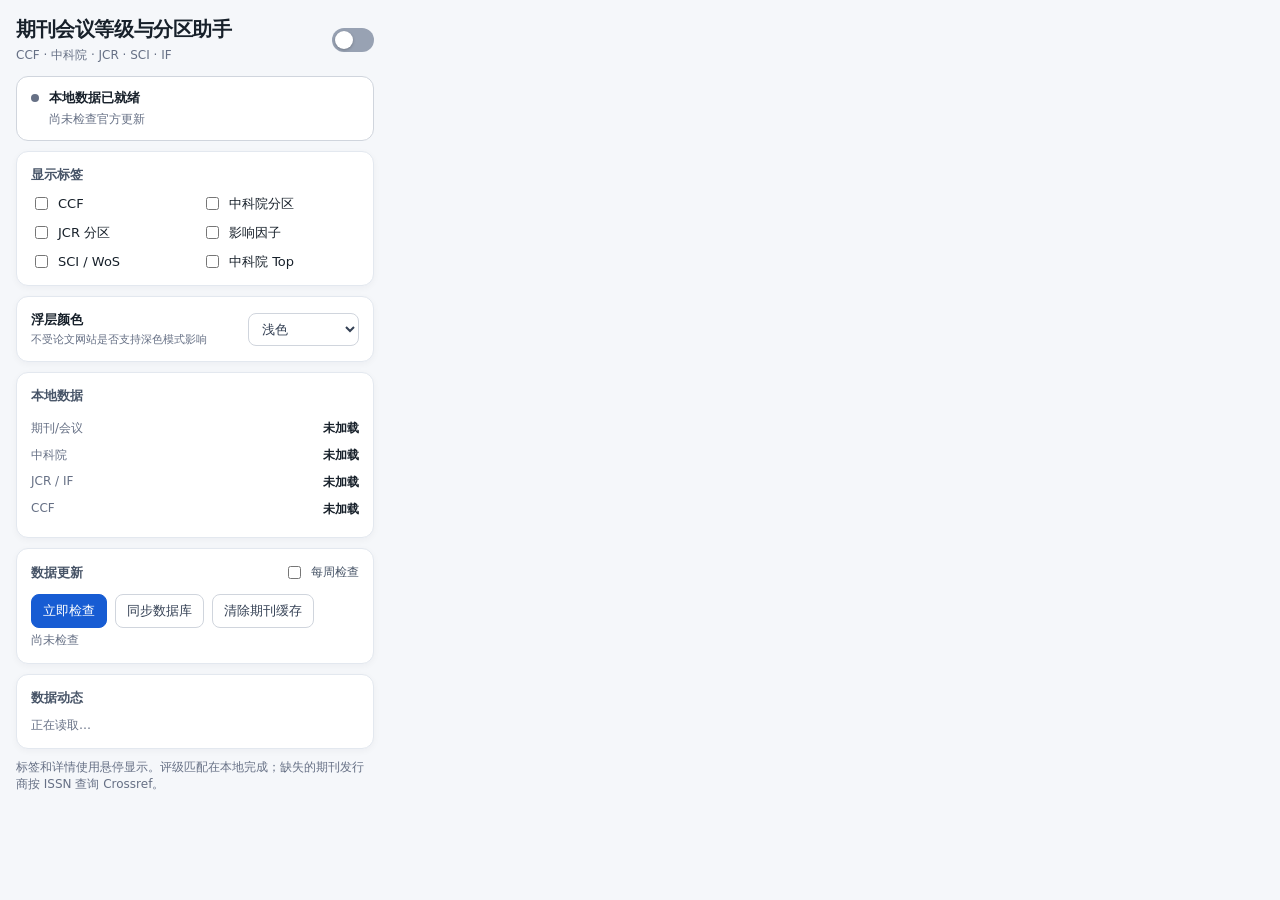
==== extension/popup/popup.html @ aeeecf83 "Release 0.10.0 with signed database updates" ====
<!doctype html>
<html lang="zh-CN">
<head>
  <meta charset="utf-8">
  <meta name="viewport" content="width=device-width, initial-scale=1">
  <title>期刊会议等级与分区助手</title>
  <link rel="stylesheet" href="popup.css">
</head>
<body>
<main>
  <header>
    <div><h1>期刊会议等级与分区助手</h1><p>CCF · 中科院 · JCR · SCI · IF</p></div>
    <label class="switch" title="启用扩展"><input id="enabled" type="checkbox"><span></span></label>
  </header>

  <section id="updateBanner" class="status" data-state="idle">
    <span class="status-dot"></span>
    <div><strong id="statusTitle">本地数据已就绪</strong><p id="statusDetail">尚未检查官方更新</p></div>
  </section>

  <section class="card">
    <h2>显示标签</h2>
    <div class="grid">
      <label><input id="showCcf" type="checkbox"> CCF</label>
      <label><input id="showCas" type="checkbox"> 中科院分区</label>
      <label><input id="showJcr" type="checkbox"> JCR 分区</label>
      <label><input id="showIf" type="checkbox"> 影响因子</label>
      <label><input id="showWos" type="checkbox"> SCI / WoS</label>
      <label><input id="showTop" type="checkbox"> 中科院 Top</label>
    </div>
  </section>

  <section class="card theme-card">
    <label for="colorTheme">
      <span><strong>浮层颜色</strong><small>不受论文网站是否支持深色模式影响</small></span>
      <select id="colorTheme">
        <option value="light">浅色</option>
        <option value="dark">深色</option>
        <option value="system">跟随系统</option>
      </select>
    </label>
  </section>

  <section class="card metadata">
    <h2>本地数据</h2>
    <dl>
      <div><dt>期刊/会议</dt><dd id="recordCount">未加载</dd></div>
      <div><dt>中科院</dt><dd id="casVersion">未加载</dd></div>
      <div><dt>JCR / IF</dt><dd id="jcrVersion">未加载</dd></div>
      <div><dt>CCF</dt><dd id="ccfVersion">未加载</dd></div>
    </dl>
  </section>

  <section class="card">
    <div class="section-title"><h2>数据更新</h2><label class="inline-toggle"><input id="autoCheckUpdates" type="checkbox"> 每周检查</label></div>
    <div class="actions">
      <button id="checkUpdates" type="button">立即检查</button>
      <button id="installUpdates" class="secondary" type="button">同步数据库</button>
      <button id="clearJournalCache" class="secondary" type="button">清除期刊缓存</button>
    </div>
    <p id="lastChecked" class="muted">尚未检查</p>
  </section>

  <section class="card news">
    <h2>数据动态</h2>
    <div id="newsList"><p class="muted">正在读取…</p></div>
  </section>

  <p class="hint">标签和详情使用悬停显示。评级匹配在本地完成；缺失的期刊发行商按 ISSN 查询 Crossref。</p>
</main>
<script src="popup.js"></script>
</body>
</html>
---- extension/popup/popup.css ----
:root {
  color-scheme: light dark;
  font-family: Inter, ui-sans-serif, system-ui, -apple-system, "Segoe UI", sans-serif;
  color: #17202a;
  background: #f5f7fa;
}
* { box-sizing: border-box; }
body { margin: 0; min-width: 360px; max-width: 390px; }
main { padding: 16px; }
header, .section-title { display: flex; align-items: center; justify-content: space-between; }
header { margin-bottom: 12px; }
h1 { margin: 0; font-size: 20px; letter-spacing: -.02em; }
h2 { margin: 0 0 10px; font-size: 13px; color: #475467; }
header p, .hint, .muted, .status p { margin: 4px 0 0; color: #667085; font-size: 12px; }
.card {
  padding: 14px; margin-bottom: 10px; border: 1px solid #e3e8ef;
  border-radius: 12px; background: #fff; box-shadow: 0 2px 7px rgba(16,24,40,.04);
}
.status {
  display: flex; gap: 10px; align-items: flex-start; padding: 12px 14px; margin-bottom: 10px;
  border: 1px solid #d0d5dd; border-radius: 12px; background: #fff;
}
.status strong { display: block; font-size: 13px; }
.status-dot { flex: none; width: 8px; height: 8px; margin-top: 5px; border-radius: 50%; background: #667085; }
.status[data-state="current"] .status-dot { background: #079455; }
.status[data-state="available"] { border-color: #fda29b; background: #fff6f5; }
.status[data-state="available"] .status-dot { background: #d92d20; }
.status[data-state="error"] .status-dot { background: #dc6803; }
.grid { display: grid; grid-template-columns: 1fr 1fr; gap: 10px 14px; }
.grid label, .inline-toggle { display: flex; gap: 7px; align-items: center; font-size: 13px; }
input[type="checkbox"] { accent-color: #175cd3; }
.theme-card label { display: flex; align-items: center; justify-content: space-between; gap: 16px; }
.theme-card strong { display: block; font-size: 13px; }
.theme-card small { display: block; margin-top: 3px; color: #667085; font-size: 11px; }
select {
  min-width: 104px; padding: 7px 28px 7px 9px; border: 1px solid #d0d5dd;
  border-radius: 8px; color: #344054; background: #fff; font: 600 12px/1.2 inherit;
}
dl { margin: 0; }
dl div { display: flex; justify-content: space-between; padding: 5px 0; font-size: 12px; }
dt { color: #667085; }
dd { margin: 0; font-weight: 650; }
.section-title h2 { margin-bottom: 0; }
.inline-toggle { color: #475467; font-size: 12px; }
.actions { display: flex; gap: 8px; margin-top: 12px; }
button {
  appearance: none; border: 1px solid #175cd3; border-radius: 8px; padding: 7px 11px;
  color: #fff; background: #175cd3; font: 600 12px/1.2 inherit; cursor: pointer;
}
button.secondary { color: #344054; background: transparent; border-color: #d0d5dd; }
button:disabled { opacity: .55; cursor: wait; }
.news-item + .news-item { border-top: 1px solid #eaecf0; margin-top: 9px; padding-top: 9px; }
.news-item strong { display: block; font-size: 12px; }
.news-item p { margin: 3px 0 0; color: #667085; font-size: 11px; line-height: 1.45; }
.news-date { color: #98a2b3; font-weight: 500; }
.switch input { display: none; }
.switch span { position: relative; display: block; width: 42px; height: 24px; border-radius: 999px; background: #98a2b3; transition: 160ms ease; }
.switch span::after { content: ""; position: absolute; top: 3px; left: 3px; width: 18px; height: 18px; border-radius: 50%; background: #fff; box-shadow: 0 1px 3px rgba(0,0,0,.25); transition: 160ms ease; }
.switch input:checked + span { background: #175cd3; }
.switch input:checked + span::after { transform: translateX(18px); }
@media (prefers-color-scheme: dark) {
  :root { color: #f2f4f7; background: #0c111d; }
  .card, .status { background: #161b26; border-color: #344054; box-shadow: none; }
  h2, .inline-toggle { color: #d0d5dd; }
  header p, .hint, .muted, .status p, dt, .news-item p, .theme-card small { color: #98a2b3; }
  .status[data-state="available"] { background: #3b1110; border-color: #b42318; }
  .news-item + .news-item { border-color: #344054; }
  button.secondary { color: #e4e7ec; border-color: #475467; }
  select { color: #e4e7ec; background: #161b26; border-color: #475467; }
}
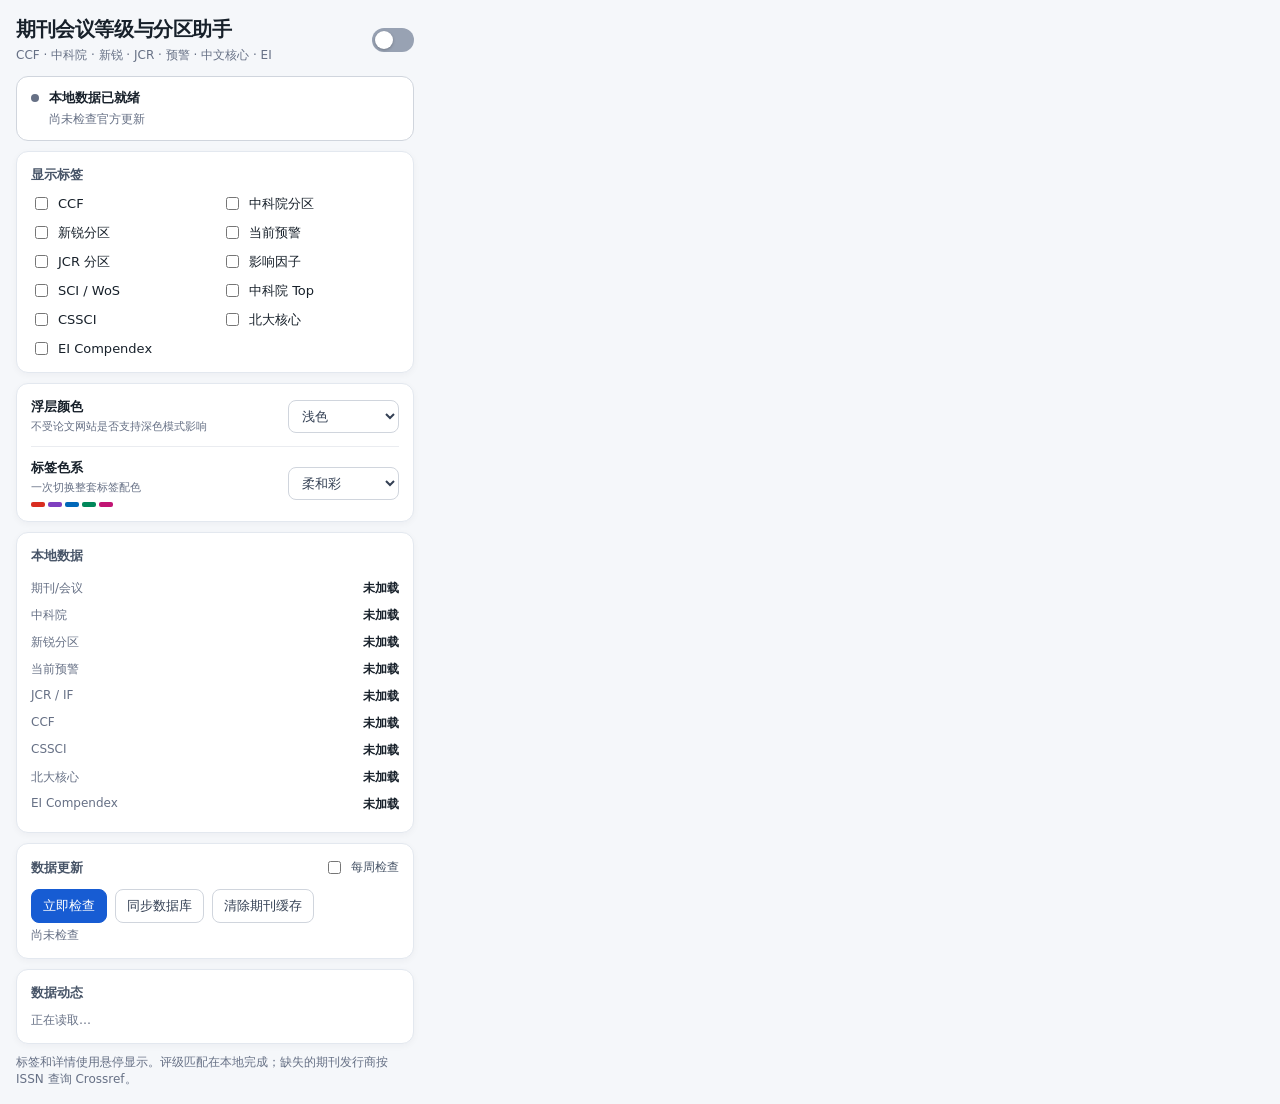
==== commit 14ba35f9: "Release v0.11.0" ====
--- a/extension/popup/popup.html
+++ b/extension/popup/popup.html
@@ -9,7 +9,7 @@
 <body>
 <main>
   <header>
-    <div><h1>期刊会议等级与分区助手</h1><p>CCF · 中科院 · JCR · SCI · IF</p></div>
+    <div><h1>期刊会议等级与分区助手</h1><p>CCF · 中科院 · 新锐 · JCR · 预警 · 中文核心 · EI</p></div>
     <label class="switch" title="启用扩展"><input id="enabled" type="checkbox"><span></span></label>
   </header>
 
@@ -23,13 +23,17 @@
     <div class="grid">
       <label><input id="showCcf" type="checkbox"> CCF</label>
       <label><input id="showCas" type="checkbox"> 中科院分区</label>
+      <label><input id="showXinrui" type="checkbox"> 新锐分区</label>
+      <label><input id="showWarning" type="checkbox"> 当前预警</label>
       <label><input id="showJcr" type="checkbox"> JCR 分区</label>
       <label><input id="showIf" type="checkbox"> 影响因子</label>
       <label><input id="showWos" type="checkbox"> SCI / WoS</label>
       <label><input id="showTop" type="checkbox"> 中科院 Top</label>
+      <label><input id="showCssci" type="checkbox"> CSSCI</label>
+      <label><input id="showPku" type="checkbox"> 北大核心</label>
+      <label><input id="showEi" type="checkbox"> EI Compendex</label>
     </div>
   </section>
-
   <section class="card theme-card">
     <label for="colorTheme">
       <span><strong>浮层颜色</strong><small>不受论文网站是否支持深色模式影响</small></span>
@@ -39,6 +43,14 @@
         <option value="system">跟随系统</option>
       </select>
     </label>
+    <label for="colorPalette">
+      <span><strong>标签色系</strong><small>一次切换整套标签配色</small><span id="palettePreview" class="palette-preview" data-palette="vivid" aria-hidden="true"><i></i><i></i><i></i><i></i><i></i></span></span>
+      <select id="colorPalette">
+        <option value="soft">柔和彩</option>
+        <option value="vivid">鲜明色</option>
+        <option value="colorblind">色盲友好</option>
+      </select>
+    </label>
   </section>
 
   <section class="card metadata">
@@ -46,8 +58,13 @@
     <dl>
       <div><dt>期刊/会议</dt><dd id="recordCount">未加载</dd></div>
       <div><dt>中科院</dt><dd id="casVersion">未加载</dd></div>
+      <div><dt>新锐分区</dt><dd id="xinruiVersion">未加载</dd></div>
+      <div><dt>当前预警</dt><dd id="warningVersion">未加载</dd></div>
       <div><dt>JCR / IF</dt><dd id="jcrVersion">未加载</dd></div>
       <div><dt>CCF</dt><dd id="ccfVersion">未加载</dd></div>
+      <div><dt>CSSCI</dt><dd id="cssciVersion">未加载</dd></div>
+      <div><dt>北大核心</dt><dd id="pkuVersion">未加载</dd></div>
+      <div><dt>EI Compendex</dt><dd id="eiVersion">未加载</dd></div>
     </dl>
   </section>
 
--- a/extension/popup/popup.css
+++ b/extension/popup/popup.css
@@ -5,7 +5,7 @@
   background: #f5f7fa;
 }
 * { box-sizing: border-box; }
-body { margin: 0; min-width: 360px; max-width: 390px; }
+body { margin: 0; min-width: 390px; max-width: 430px; }
 main { padding: 16px; }
 header, .section-title { display: flex; align-items: center; justify-content: space-between; }
 header { margin-bottom: 12px; }
@@ -29,9 +29,22 @@
 .grid { display: grid; grid-template-columns: 1fr 1fr; gap: 10px 14px; }
 .grid label, .inline-toggle { display: flex; gap: 7px; align-items: center; font-size: 13px; }
 input[type="checkbox"] { accent-color: #175cd3; }
+.theme-card { display: grid; gap: 12px; }
 .theme-card label { display: flex; align-items: center; justify-content: space-between; gap: 16px; }
+.theme-card label + label { padding-top: 12px; border-top: 1px solid #eaecf0; }
 .theme-card strong { display: block; font-size: 13px; }
 .theme-card small { display: block; margin-top: 3px; color: #667085; font-size: 11px; }
+.palette-preview {
+  --p1: #a13f37; --p2: #76538e; --p3: #2f6ca3; --p4: #24745a; --p5: #16818a;
+  display: flex; gap: 3px; width: max-content; margin-top: 7px;
+}
+.palette-preview[data-palette="vivid"] { --p1: #d92d20; --p2: #7f3fbf; --p3: #0067b8; --p4: #00875a; --p5: #c11574; }
+.palette-preview[data-palette="colorblind"] { --p1: #c94c00; --p2: #9a4d87; --p3: #0072b2; --p4: #007b5d; --p5: #7a6a00; }
+.palette-preview i { width: 14px; height: 5px; border-radius: 2px; background: var(--p1); }
+.palette-preview i:nth-child(2) { background: var(--p2); }
+.palette-preview i:nth-child(3) { background: var(--p3); }
+.palette-preview i:nth-child(4) { background: var(--p4); }
+.palette-preview i:nth-child(5) { background: var(--p5); }
 select {
   min-width: 104px; padding: 7px 28px 7px 9px; border: 1px solid #d0d5dd;
   border-radius: 8px; color: #344054; background: #fff; font: 600 12px/1.2 inherit;
@@ -64,7 +77,7 @@
   h2, .inline-toggle { color: #d0d5dd; }
   header p, .hint, .muted, .status p, dt, .news-item p, .theme-card small { color: #98a2b3; }
   .status[data-state="available"] { background: #3b1110; border-color: #b42318; }
-  .news-item + .news-item { border-color: #344054; }
+  .news-item + .news-item, .theme-card label + label { border-color: #344054; }
   button.secondary { color: #e4e7ec; border-color: #475467; }
   select { color: #e4e7ec; background: #161b26; border-color: #475467; }
 }
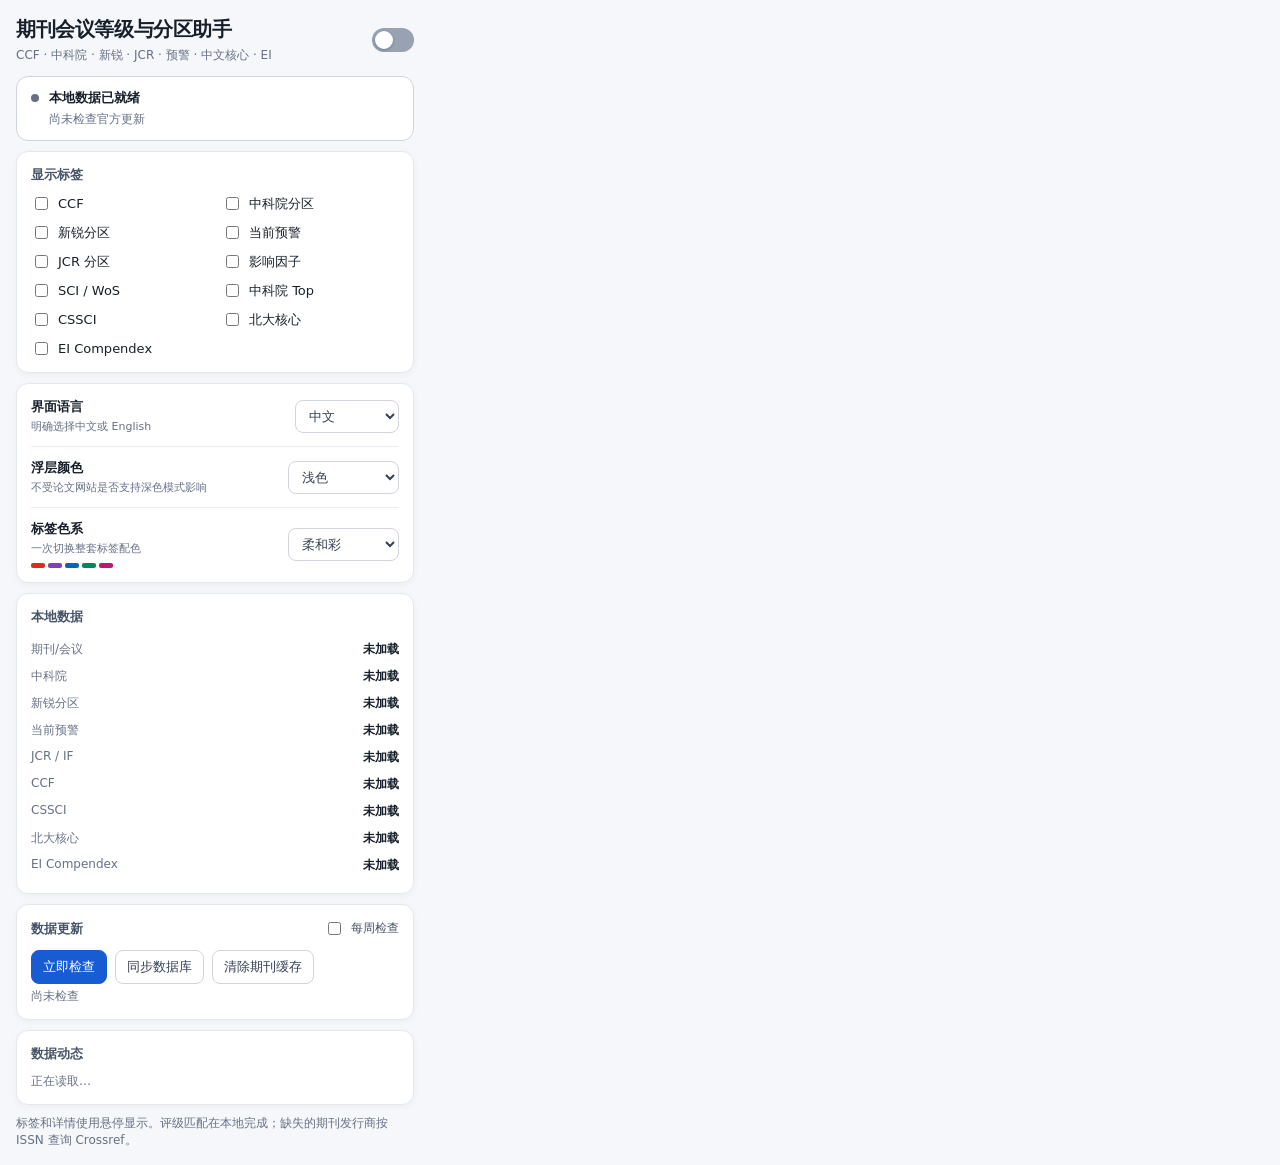
==== commit fb3a3aeb: "Release v0.11.2 with broader venue matching" ====
--- a/extension/popup/popup.html
+++ b/extension/popup/popup.html
@@ -35,6 +35,13 @@
     </div>
   </section>
   <section class="card theme-card">
+    <label for="language">
+      <span><strong>界面语言</strong><small>明确选择中文或 English</small></span>
+      <select id="language" data-i18n-fixed>
+        <option value="zh-CN">中文</option>
+        <option value="en">English</option>
+      </select>
+    </label>
     <label for="colorTheme">
       <span><strong>浮层颜色</strong><small>不受论文网站是否支持深色模式影响</small></span>
       <select id="colorTheme">
@@ -85,6 +92,7 @@
 
   <p class="hint">标签和详情使用悬停显示。评级匹配在本地完成；缺失的期刊发行商按 ISSN 查询 Crossref。</p>
 </main>
+<script src="../lib/i18n.js"></script>
 <script src="popup.js"></script>
 </body>
 </html>
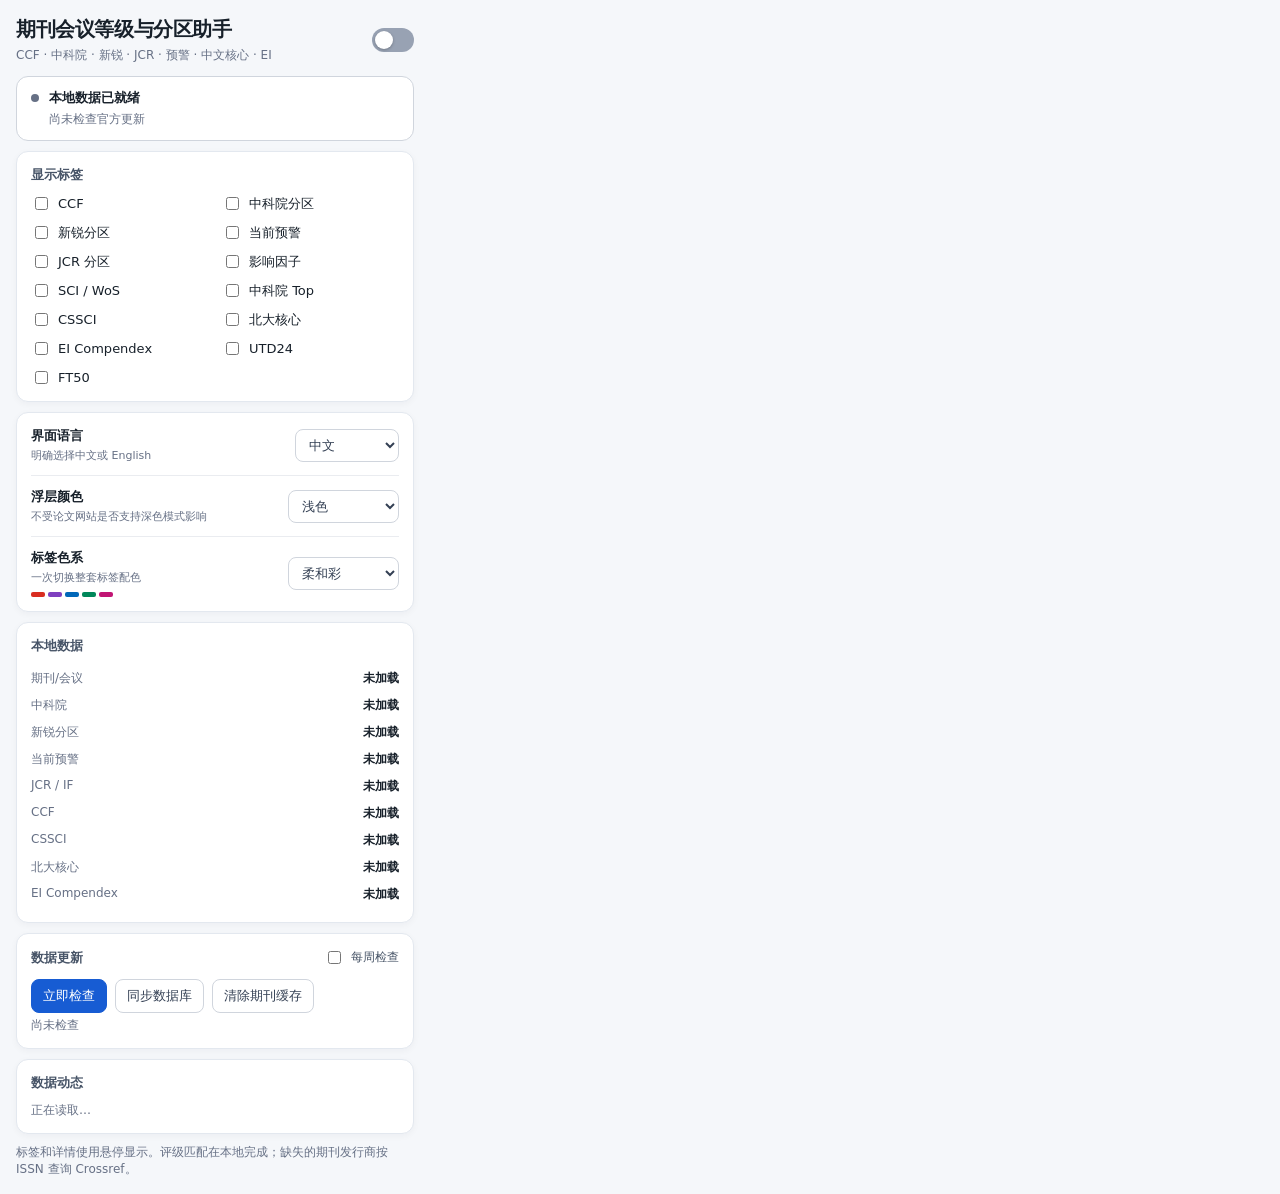
==== commit d5af5bb8: "feat: add business journal rankings and publisher coverage" ====
--- a/extension/popup/popup.html
+++ b/extension/popup/popup.html
@@ -32,6 +32,8 @@
       <label><input id="showCssci" type="checkbox"> CSSCI</label>
       <label><input id="showPku" type="checkbox"> 北大核心</label>
       <label><input id="showEi" type="checkbox"> EI Compendex</label>
+      <label><input id="showUtd24" type="checkbox"> UTD24</label>
+      <label><input id="showFt50" type="checkbox"> FT50</label>
     </div>
   </section>
   <section class="card theme-card">
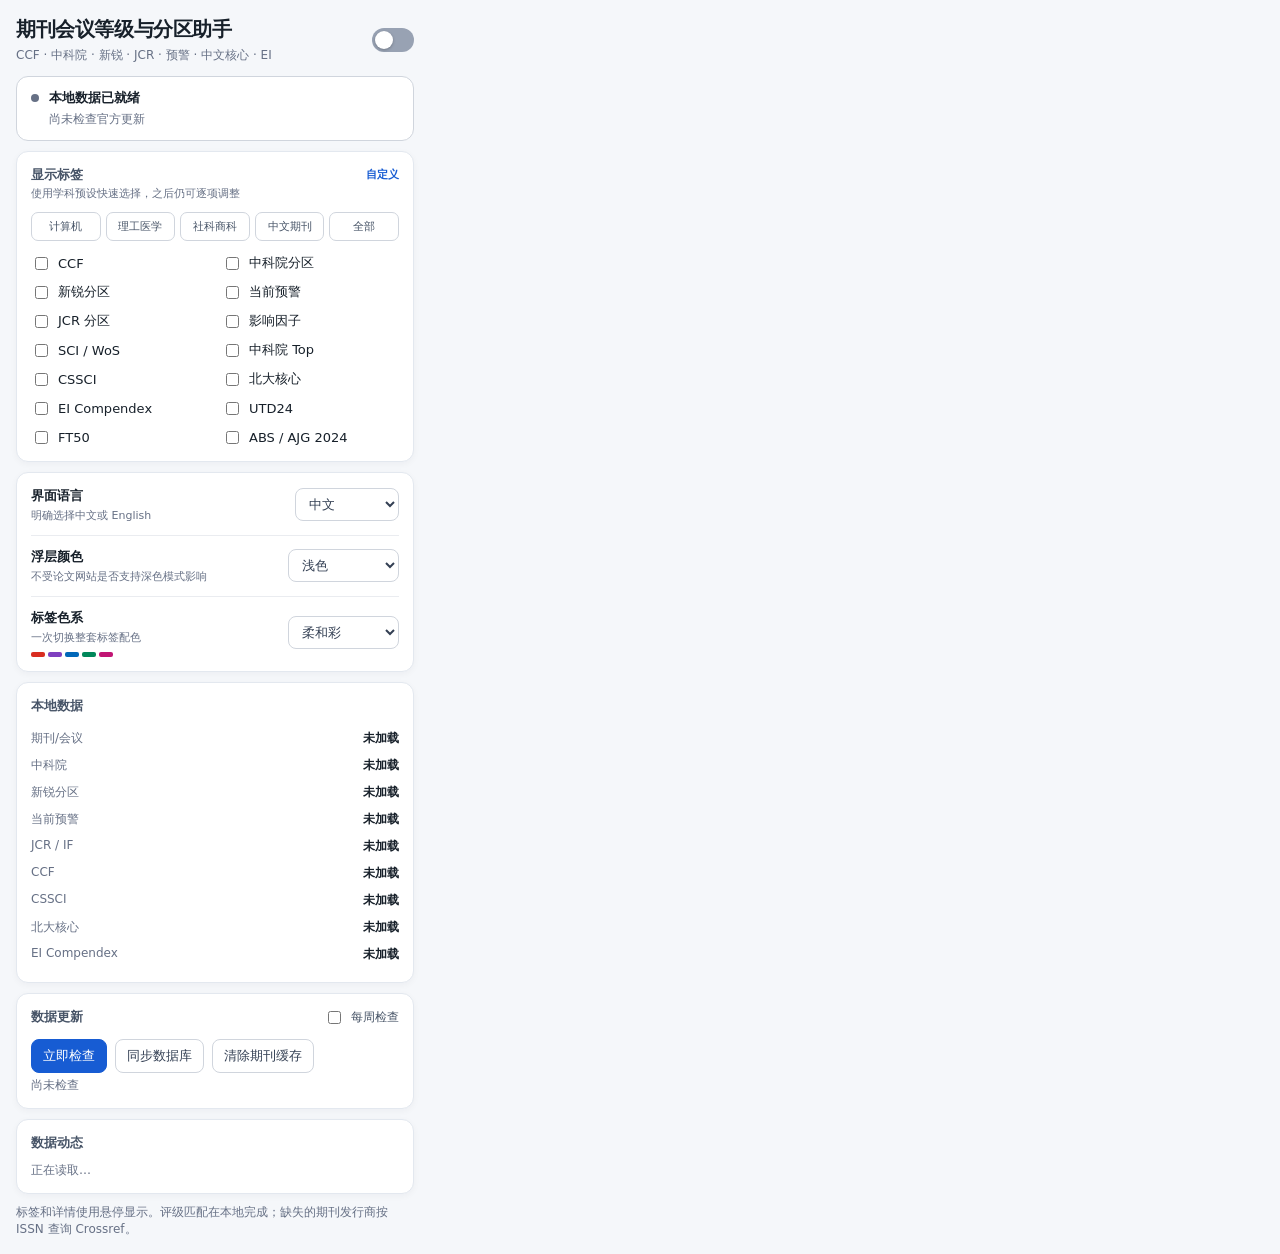
==== commit 86a41907: "release: add field presets and AJG rankings" ====
--- a/extension/popup/popup.html
+++ b/extension/popup/popup.html
@@ -19,7 +19,17 @@
   </section>
 
   <section class="card">
-    <h2>显示标签</h2>
+    <div class="preset-heading">
+      <div><h2>显示标签</h2><p>使用学科预设快速选择，之后仍可逐项调整</p></div>
+      <output id="presetState" aria-live="polite">自定义</output>
+    </div>
+    <div id="badgePresets" class="preset-grid" aria-label="标签预设">
+      <button class="preset-button" type="button" data-preset="computer">计算机</button>
+      <button class="preset-button" type="button" data-preset="science">理工医学</button>
+      <button class="preset-button" type="button" data-preset="social">社科商科</button>
+      <button class="preset-button" type="button" data-preset="chinese">中文期刊</button>
+      <button class="preset-button" type="button" data-preset="all">全部</button>
+    </div>
     <div class="grid">
       <label><input id="showCcf" type="checkbox"> CCF</label>
       <label><input id="showCas" type="checkbox"> 中科院分区</label>
@@ -34,6 +44,7 @@
       <label><input id="showEi" type="checkbox"> EI Compendex</label>
       <label><input id="showUtd24" type="checkbox"> UTD24</label>
       <label><input id="showFt50" type="checkbox"> FT50</label>
+      <label><input id="showAbs" type="checkbox"> ABS / AJG 2024</label>
     </div>
   </section>
   <section class="card theme-card">
--- a/extension/popup/popup.css
+++ b/extension/popup/popup.css
@@ -28,6 +28,21 @@
 .status[data-state="error"] .status-dot { background: #dc6803; }
 .grid { display: grid; grid-template-columns: 1fr 1fr; gap: 10px 14px; }
 .grid label, .inline-toggle { display: flex; gap: 7px; align-items: center; font-size: 13px; }
+.preset-heading { display: flex; align-items: flex-start; justify-content: space-between; gap: 12px; margin-bottom: 10px; }
+.preset-heading h2 { margin-bottom: 3px; }
+.preset-heading p { margin: 0; color: #667085; font-size: 11px; line-height: 1.35; }
+.preset-heading output { flex: none; margin-top: 1px; color: #175cd3; font-size: 11px; font-weight: 700; }
+.preset-grid { display: grid; grid-template-columns: repeat(5, 1fr); gap: 5px; margin-bottom: 13px; }
+html[lang="en"] .preset-grid { grid-template-columns: repeat(3, 1fr); }
+button.preset-button {
+  min-width: 0; padding: 6px 3px; border-color: #d0d5dd; border-radius: 7px;
+  color: #475467; background: #fff; font-size: 11px; white-space: nowrap;
+}
+html[lang="en"] button.preset-button { min-height: 32px; padding-inline: 6px; white-space: normal; }
+button.preset-button:hover { border-color: #84adff; color: #1849a9; background: #f5f8ff; }
+button.preset-button:active { transform: translateY(1px); }
+button.preset-button.is-active { border-color: #175cd3; color: #fff; background: #175cd3; }
+button.preset-button:focus-visible { outline: 3px solid rgba(23,92,211,.22); outline-offset: 1px; }
 input[type="checkbox"] { accent-color: #175cd3; }
 .theme-card { display: grid; gap: 12px; }
 .theme-card label { display: flex; align-items: center; justify-content: space-between; gap: 16px; }
@@ -80,4 +95,9 @@
   .news-item + .news-item, .theme-card label + label { border-color: #344054; }
   button.secondary { color: #e4e7ec; border-color: #475467; }
   select { color: #e4e7ec; background: #161b26; border-color: #475467; }
+  .preset-heading p { color: #98a2b3; }
+  .preset-heading output { color: #84adff; }
+  button.preset-button { color: #d0d5dd; background: #161b26; border-color: #475467; }
+  button.preset-button:hover { color: #b2ccff; background: #1d2939; border-color: #667085; }
+  button.preset-button.is-active { color: #fff; background: #175cd3; border-color: #528bff; }
 }
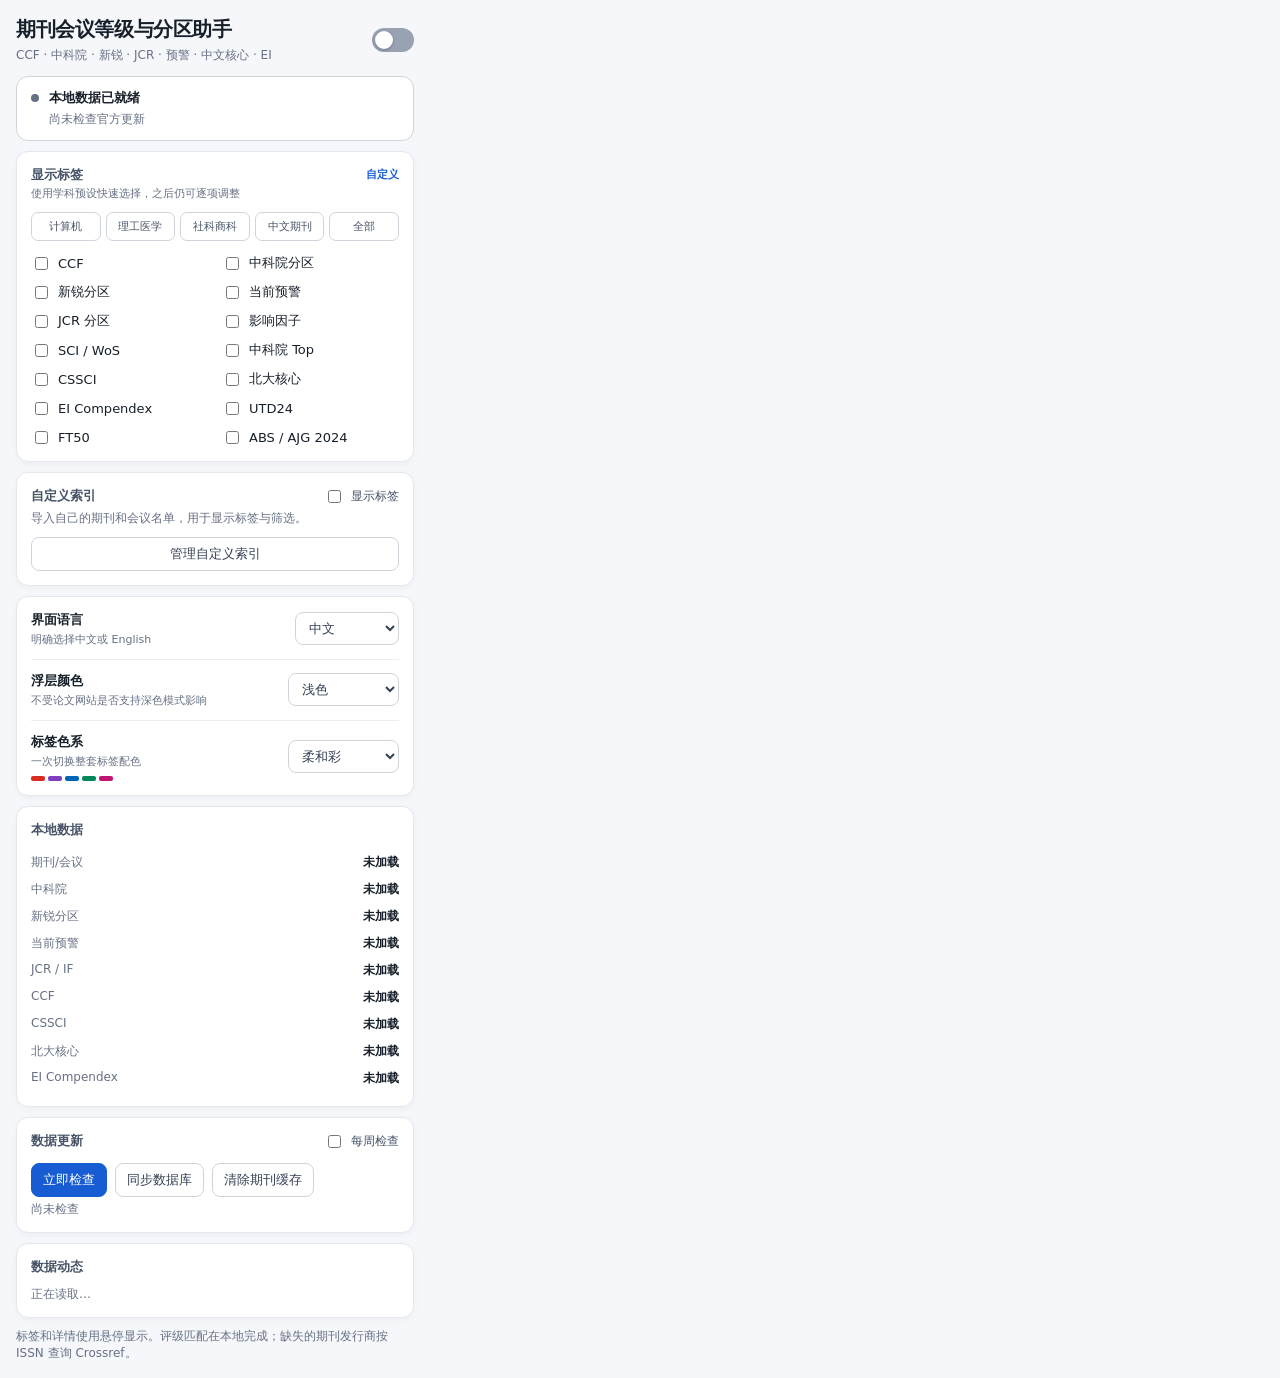
==== commit 92491388: "release: v0.13.0 custom indexes and CSV import guide" ====
--- a/extension/popup/popup.html
+++ b/extension/popup/popup.html
@@ -46,6 +46,11 @@
       <label><input id="showFt50" type="checkbox"> FT50</label>
       <label><input id="showAbs" type="checkbox"> ABS / AJG 2024</label>
     </div>
+  </section>
+  <section class="card custom-index-card">
+    <div class="section-title"><h2>自定义索引</h2><label class="inline-toggle"><input id="showCustomIndexes" type="checkbox"> 显示标签</label></div>
+    <p class="muted">导入自己的期刊和会议名单，用于显示标签与筛选。</p>
+    <button id="manageCustomIndexes" class="secondary" type="button">管理自定义索引</button>
   </section>
   <section class="card theme-card">
     <label for="language">
--- a/extension/popup/popup.css
+++ b/extension/popup/popup.css
@@ -69,6 +69,7 @@
 dt { color: #667085; }
 dd { margin: 0; font-weight: 650; }
 .section-title h2 { margin-bottom: 0; }
+.custom-index-card > button { margin-top: 10px; width: 100%; }
 .inline-toggle { color: #475467; font-size: 12px; }
 .actions { display: flex; gap: 8px; margin-top: 12px; }
 button {
